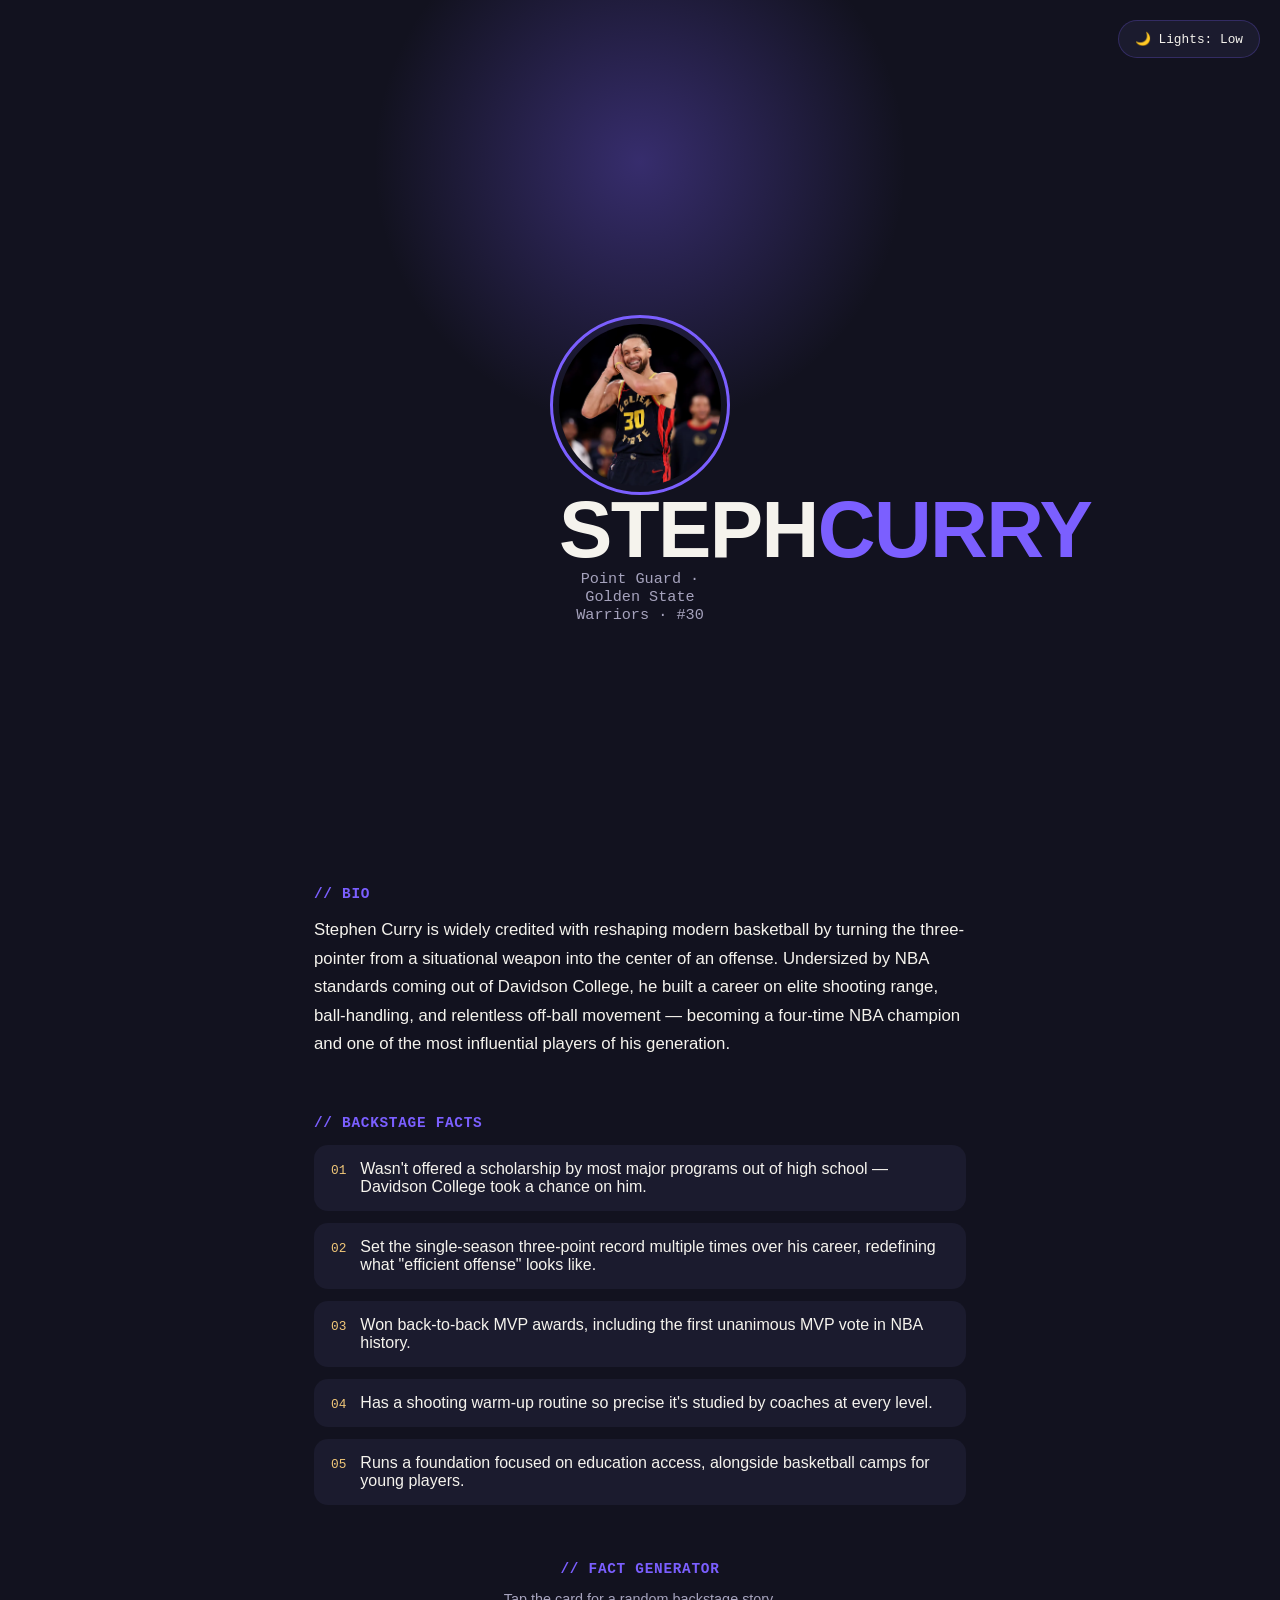
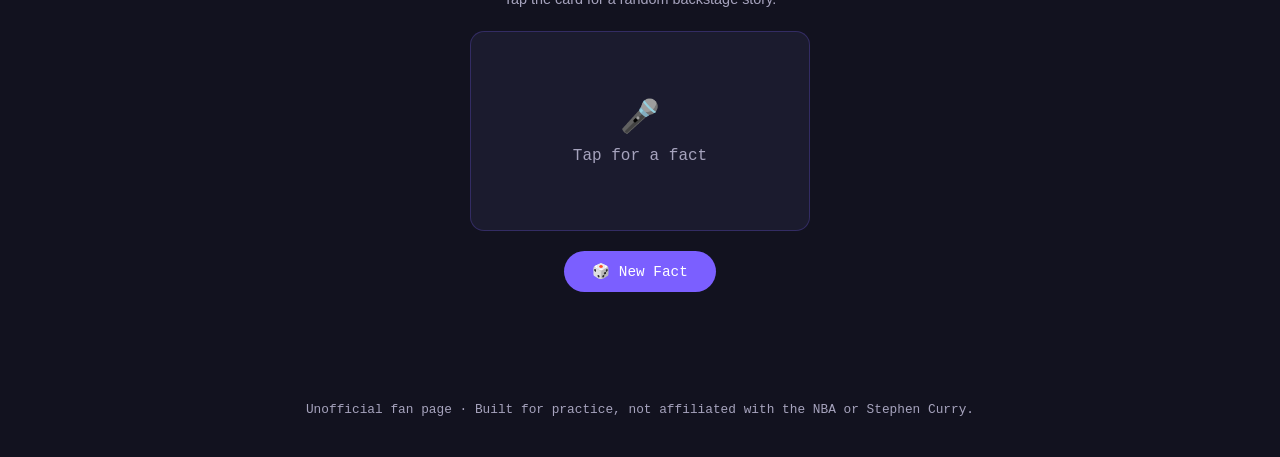
==== fanpage.html @ caf4fe72 "attempt #1" ====
<!DOCTYPE html>
<html lang="en">
<head>
  <meta charset="UTF-8">
  <meta name="viewport" content="width=device-width, initial-scale=1.0">
  <title>Stephen Curry | Fan Page</title>

  <link rel="stylesheet" href="style.css">
</head>
<body data-theme="night">

  <!-- STAGE LIGHT TOGGLE (theme switcher) -->
  <button id="theme-toggle" class="theme-toggle" aria-label="Toggle stage lights">
    <span id="theme-icon">🌙</span> <span id="theme-label">Lights: Low</span>
  </button>

  <!-- HERO SECTION: name + photo -->
  <header class="hero" id="hero">
    <div class="spotlight" id="spotlight"></div>

    <div class="hero-content">
      <!--
        PHOTO SLOT:
        Replace this placeholder <div> with a real <img> tag once you have
        a photo saved in your project folder, e.g:
        <img src="curry.jpg" alt="Stephen Curry shooting a three-pointer">
      -->
      <div class="photo-frame">
        <img src="images/steph.jpg" alt="Stephen Curry" class="photo-img"
      </div>

      <h1 class="hero-name">STEPH<span class="accent">CURRY</span></h1>
      <p class="hero-tag">Point Guard · Golden State Warriors · #30</p>
    </div>
  </header>

  <!-- BIO SECTION -->
  <main>
    <section class="bio-section">
      <h2 class="section-label">// Bio</h2>
      <p class="bio-text">
        Stephen Curry is widely credited with reshaping modern basketball by
        turning the three-pointer from a situational weapon into the center
        of an offense. Undersized by NBA standards coming out of Davidson
        College, he built a career on elite shooting range, ball-handling,
        and relentless off-ball movement — becoming a four-time NBA champion
        and one of the most influential players of his generation.
      </p>
    </section>

    <!-- FACTS SECTION -->
    <section class="facts-section">
      <h2 class="section-label">// Backstage Facts</h2>
      <ul class="facts-list">
        <li><span class="fact-tag">01</span> Wasn't offered a scholarship by most major programs out of high school — Davidson College took a chance on him.</li>
        <li><span class="fact-tag">02</span> Set the single-season three-point record multiple times over his career, redefining what "efficient offense" looks like.</li>
        <li><span class="fact-tag">03</span> Won back-to-back MVP awards, including the first unanimous MVP vote in NBA history.</li>
        <li><span class="fact-tag">04</span> Has a shooting warm-up routine so precise it's studied by coaches at every level.</li>
        <li><span class="fact-tag">05</span> Runs a foundation focused on education access, alongside basketball camps for young players.</li>
      </ul>
    </section>

    <!-- INTERACTIVE FEATURE: fun-fact generator flip card -->
    <section class="generator-section">
      <h2 class="section-label">// Fact Generator</h2>
      <p class="generator-hint">Tap the card for a random backstage story.</p>

      <div class="flip-card" id="flip-card">
        <div class="flip-card-inner" id="flip-card-inner">
          <div class="flip-card-front">
            <span class="flip-icon">🎤</span>
            <span>Tap for a fact</span>
          </div>
          <div class="flip-card-back">
            <p id="random-fact">Click to reveal...</p>
          </div>
        </div>
      </div>

      <button id="new-fact-btn" class="fact-btn">🎲 New Fact</button>
    </section>
  </main>

  <footer class="footer">
    <p>Unofficial fan page · Built for practice, not affiliated with the NBA or Stephen Curry.</p>
  </footer>

  <script src="script.js"></script>
</body>
</html>
---- style.css ----
/* ============================================
   DESIGN TOKENS
   "Night" = default stage-lights-low theme
   "Day"   = stage-lights-on theme
   Swapping the data-theme attribute on <body> swaps every variable below.
   ============================================ */
:root {
  --font-display: 'Space Grotesk', sans-serif;
  --font-body: 'Inter', sans-serif;
  --font-mono: 'JetBrains Mono', monospace;

  --radius: 14px;
}

body[data-theme="night"] {
  --bg: #12121f;
  --bg-elevated: #1b1b2e;
  --text: #f5f3ed;
  --text-muted: #a6a3bd;
  --accent: #7b5fff;
  --accent-soft: rgba(123, 95, 255, 0.25);
  --gold: #f2c879;
  --rose: #ff6f91;
  --spotlight-color: rgba(123, 95, 255, 0.35);
}

body[data-theme="day"] {
  --bg: #f5f3ed;
  --bg-elevated: #ffffff;
  --text: #1b1b2e;
  --text-muted: #5b5876;
  --accent: #5a3fd6;
  --accent-soft: rgba(90, 63, 214, 0.15);
  --gold: #b8791f;
  --rose: #d6446a;
  --spotlight-color: rgba(242, 200, 121, 0.35);
}

/* ============================================
   RESET & BASE
   ============================================ */
* {
  margin: 0;
  padding: 0;
  box-sizing: border-box;
}

body {
  background: var(--bg);
  color: var(--text);
  font-family: var(--font-body);
  transition: background 0.4s ease, color 0.4s ease;
  overflow-x: hidden;
}

/* ============================================
   THEME TOGGLE
   ============================================ */
.theme-toggle {
  position: fixed;
  top: 20px;
  right: 20px;
  z-index: 50;
  display: flex;
  align-items: center;
  gap: 8px;
  padding: 10px 16px;
  border-radius: 999px;
  border: 1px solid var(--accent-soft);
  background: var(--bg-elevated);
  color: var(--text);
  font-family: var(--font-mono);
  font-size: 0.8rem;
  cursor: pointer;
  transition: transform 0.2s ease, border-color 0.2s ease;
}

.theme-toggle:hover {
  transform: translateY(-2px);
  border-color: var(--accent);
}

/* ============================================
   HERO / SPOTLIGHT
   ============================================ */
.hero {
  position: relative;
  min-height: 90vh;
  display: flex;
  align-items: center;
  justify-content: center;
  overflow: hidden;
  padding: 40px 20px;
}

/* This glow follows the cursor via JS setting --x / --y custom properties */
.spotlight {
  position: absolute;
  inset: 0;
  pointer-events: none;
  background: radial-gradient(
    circle 380px at var(--x, 50%) var(--y, 20%),
    var(--spotlight-color),
    transparent 70%
  );
  transition: background 0.4s ease;
}

.hero-content {
  position: relative;
  z-index: 2;
  text-align: center;
  display: flex;
  flex-direction: column;
  align-items: center;
  gap: 18px;
}

.photo-frame {
  width: 180px;
  height: 180px;
  border-radius: 50%;
  border: 3px solid var(--accent);
  padding: 6px;
  animation: float 5s ease-in-out infinite;
}

.photo-placeholder {
  width: 100%;
  height: 100%;
  border-radius: 50%;
  background: var(--bg-elevated);
  display: flex;
  flex-direction: column;
  align-items: center;
  justify-content: center;
  gap: 6px;
  font-family: var(--font-mono);
  font-size: 0.7rem;
  color: var(--text-muted);
  text-align: center;
  padding: 10px;
}

.photo-placeholder span {
  font-size: 2rem;
}

@keyframes float {
  0%, 100% { transform: translateY(0); }
  50% { transform: translateY(-10px); }
}

.hero-name {
  font-family: var(--font-display);
  font-size: clamp(2.5rem, 8vw, 5rem);
  font-weight: 700;
  letter-spacing: -0.02em;
  line-height: 1;
}

.hero-name .accent {
  color: var(--accent);
}

.hero-tag {
  font-family: var(--font-mono);
  color: var(--text-muted);
  font-size: 0.95rem;
}

/* ============================================
   SECTIONS
   ============================================ */
main {
  max-width: 700px;
  margin: 0 auto;
  padding: 20px 24px 80px;
}

.section-label {
  font-family: var(--font-mono);
  color: var(--accent);
  font-size: 0.9rem;
  text-transform: uppercase;
  letter-spacing: 0.05em;
  margin-bottom: 14px;
  margin-top: 56px;
}

.bio-text {
  font-size: 1.05rem;
  line-height: 1.7;
  color: var(--text);
}

.facts-list {
  list-style: none;
  display: flex;
  flex-direction: column;
  gap: 12px;
}

.facts-list li {
  display: flex;
  align-items: baseline;
  gap: 14px;
  padding: 14px 16px;
  background: var(--bg-elevated);
  border-radius: var(--radius);
  border: 1px solid transparent;
  transition: border-color 0.2s ease, transform 0.2s ease;
}

.facts-list li:hover {
  border-color: var(--accent-soft);
  transform: translateX(4px);
}

.fact-tag {
  font-family: var(--font-mono);
  color: var(--gold);
  font-size: 0.8rem;
  flex-shrink: 0;
}

/* ============================================
   INTERACTIVE FLIP-CARD FACT GENERATOR
   ============================================ */
.generator-section {
  text-align: center;
}

.generator-hint {
  color: var(--text-muted);
  font-size: 0.9rem;
  margin-bottom: 24px;
}

.flip-card {
  width: 100%;
  max-width: 340px;
  height: 200px;
  margin: 0 auto;
  perspective: 1000px;
  cursor: pointer;
}

.flip-card-inner {
  position: relative;
  width: 100%;
  height: 100%;
  text-align: center;
  transition: transform 0.6s cubic-bezier(0.4, 0.2, 0.2, 1);
  transform-style: preserve-3d;
}

.flip-card.is-flipped .flip-card-inner {
  transform: rotateY(180deg);
}

.flip-card-front,
.flip-card-back {
  position: absolute;
  inset: 0;
  backface-visibility: hidden;
  border-radius: var(--radius);
  display: flex;
  flex-direction: column;
  align-items: center;
  justify-content: center;
  gap: 10px;
  padding: 24px;
  border: 1px solid var(--accent-soft);
}

.flip-card-front {
  background: var(--bg-elevated);
  color: var(--text-muted);
  font-family: var(--font-mono);
}

.flip-icon {
  font-size: 2rem;
}

.flip-card-back {
  background: linear-gradient(160deg, var(--accent), var(--rose));
  color: #fff;
  transform: rotateY(180deg);
  font-size: 1rem;
  line-height: 1.5;
}

.fact-btn {
  margin-top: 20px;
  padding: 12px 28px;
  border-radius: 999px;
  border: none;
  background: var(--accent);
  color: #fff;
  font-family: var(--font-mono);
  font-size: 0.9rem;
  cursor: pointer;
  transition: transform 0.15s ease, box-shadow 0.15s ease;
}

.fact-btn:hover {
  transform: translateY(-2px);
  box-shadow: 0 8px 20px var(--accent-soft);
}

.fact-btn:active {
  transform: translateY(0);
}

/* ============================================
   FOOTER
   ============================================ */
.footer {
  text-align: center;
  padding: 30px 20px 40px;
  color: var(--text-muted);
  font-size: 0.8rem;
  font-family: var(--font-mono);
}

/* ============================================
   RESPONSIVE
   ============================================ */
@media (max-width: 480px) {
  .hero-name {
    font-size: 2.2rem;
  }
  main {
    padding: 20px 18px 60px;
  }
}

/* Respect users who've asked for less motion */
@media (prefers-reduced-motion: reduce) {
  .photo-frame,
  .flip-card-inner,
  .theme-toggle,
  .facts-list li {
    animation: none !important;
    transition: none !important;
  }
}

/* so that image fits inside the circle */
.photo-img {
  width: 100%;
  height: 100%;
  border-radius: 50%;
  object-fit: cover;
}
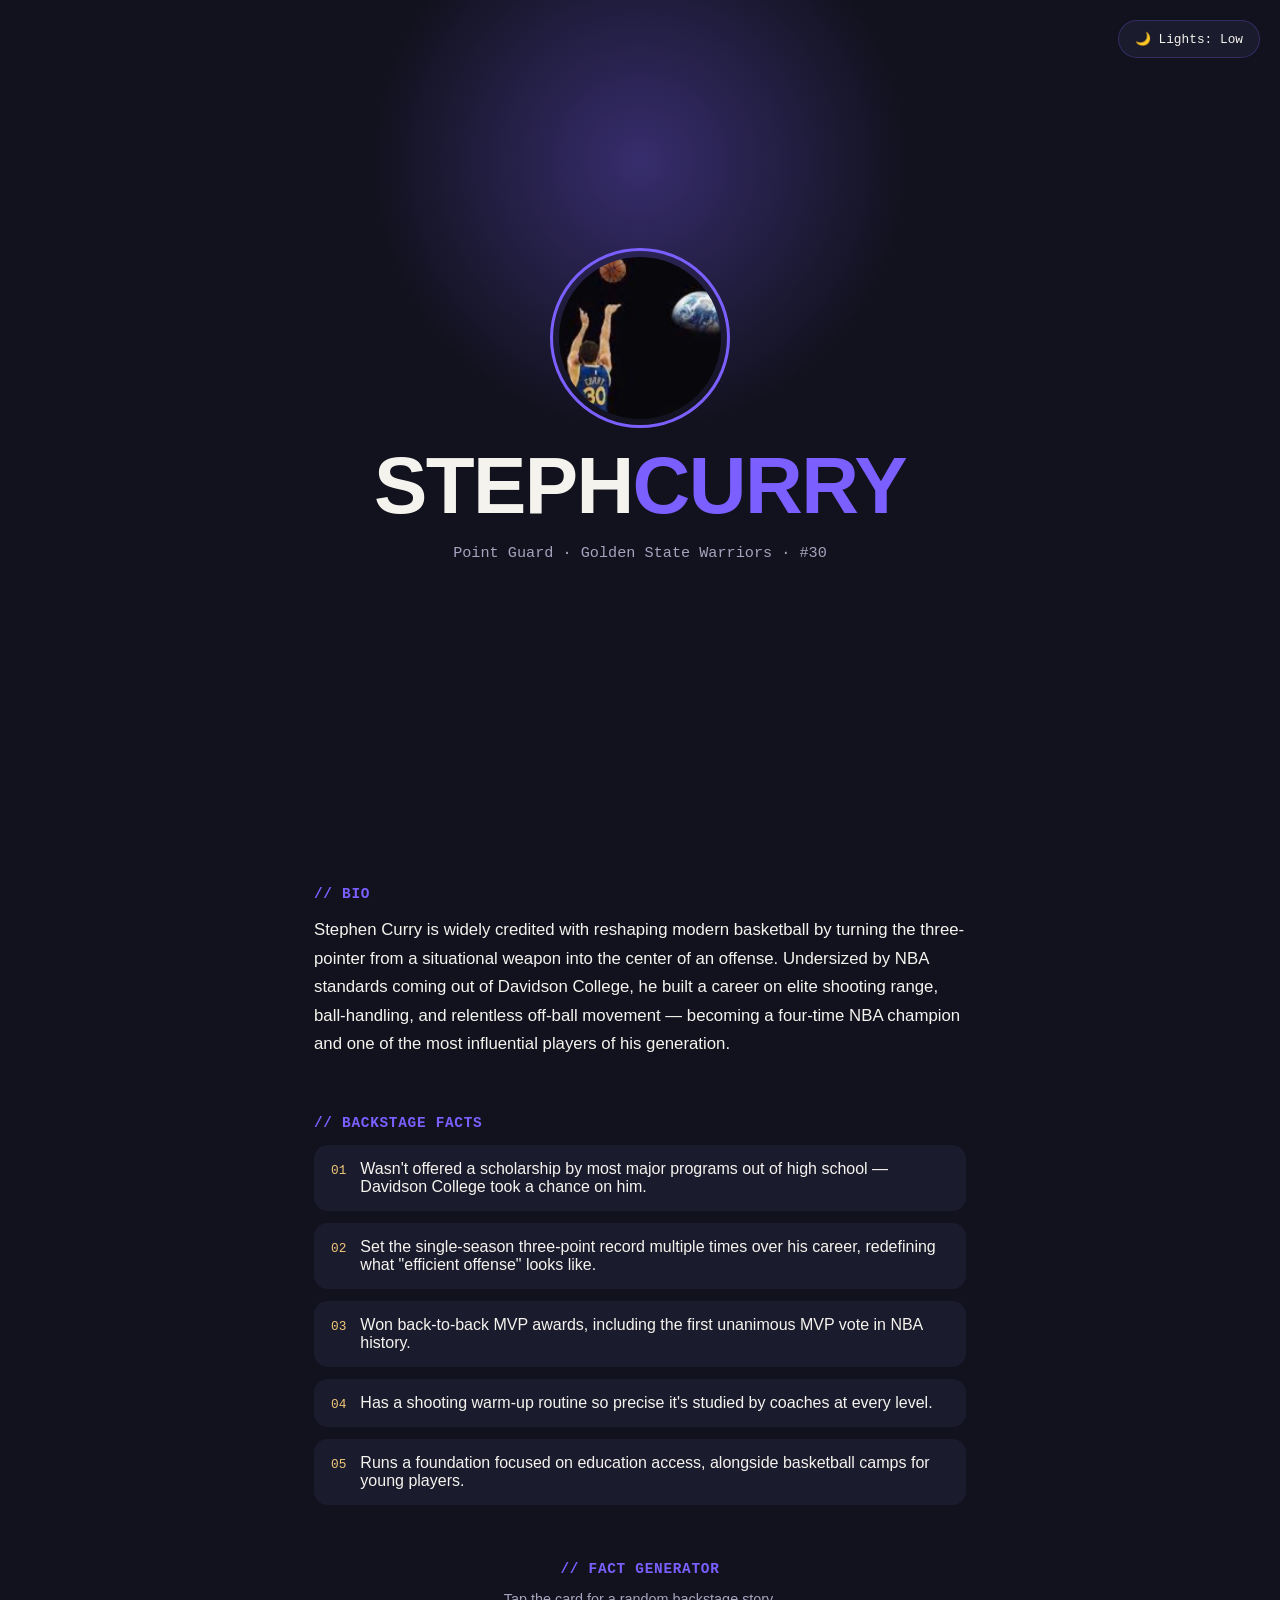
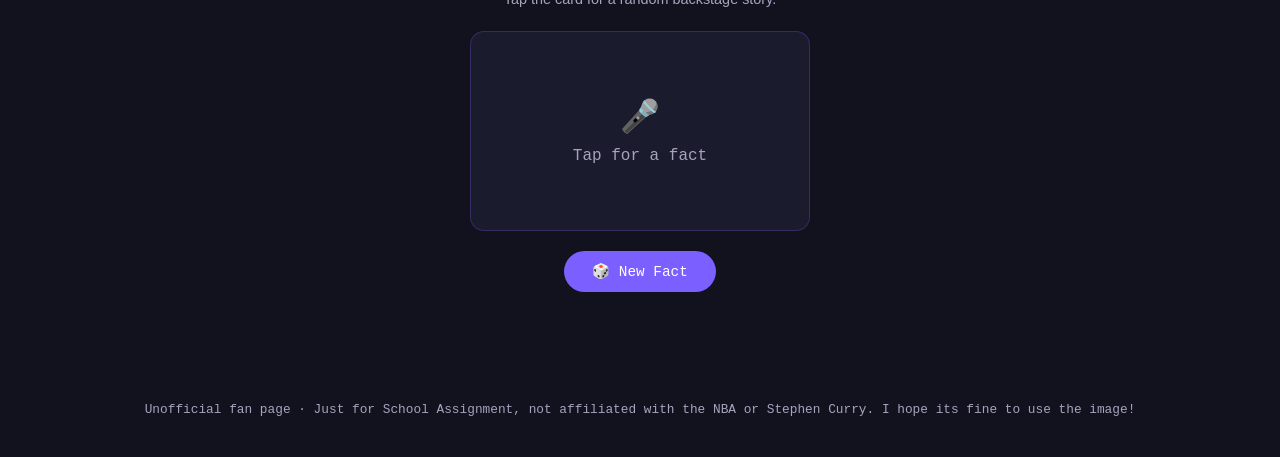
==== commit 2347f018: "done" ====
--- a/fanpage.html
+++ b/fanpage.html
@@ -26,7 +26,7 @@
         <img src="curry.jpg" alt="Stephen Curry shooting a three-pointer">
       -->
       <div class="photo-frame">
-        <img src="images/steph.jpg" alt="Stephen Curry" class="photo-img"
+        <img src="images/steph.png" alt="Stephen Curry" class="photo-img">
       </div>
 
       <h1 class="hero-name">STEPH<span class="accent">CURRY</span></h1>
@@ -82,7 +82,7 @@
   </main>
 
   <footer class="footer">
-    <p>Unofficial fan page · Built for practice, not affiliated with the NBA or Stephen Curry.</p>
+    <p>Unofficial fan page · Just for School Assignment, not affiliated with the NBA or Stephen Curry. I hope its fine to use the image!</p>
   </footer>
 
   <script src="script.js"></script>
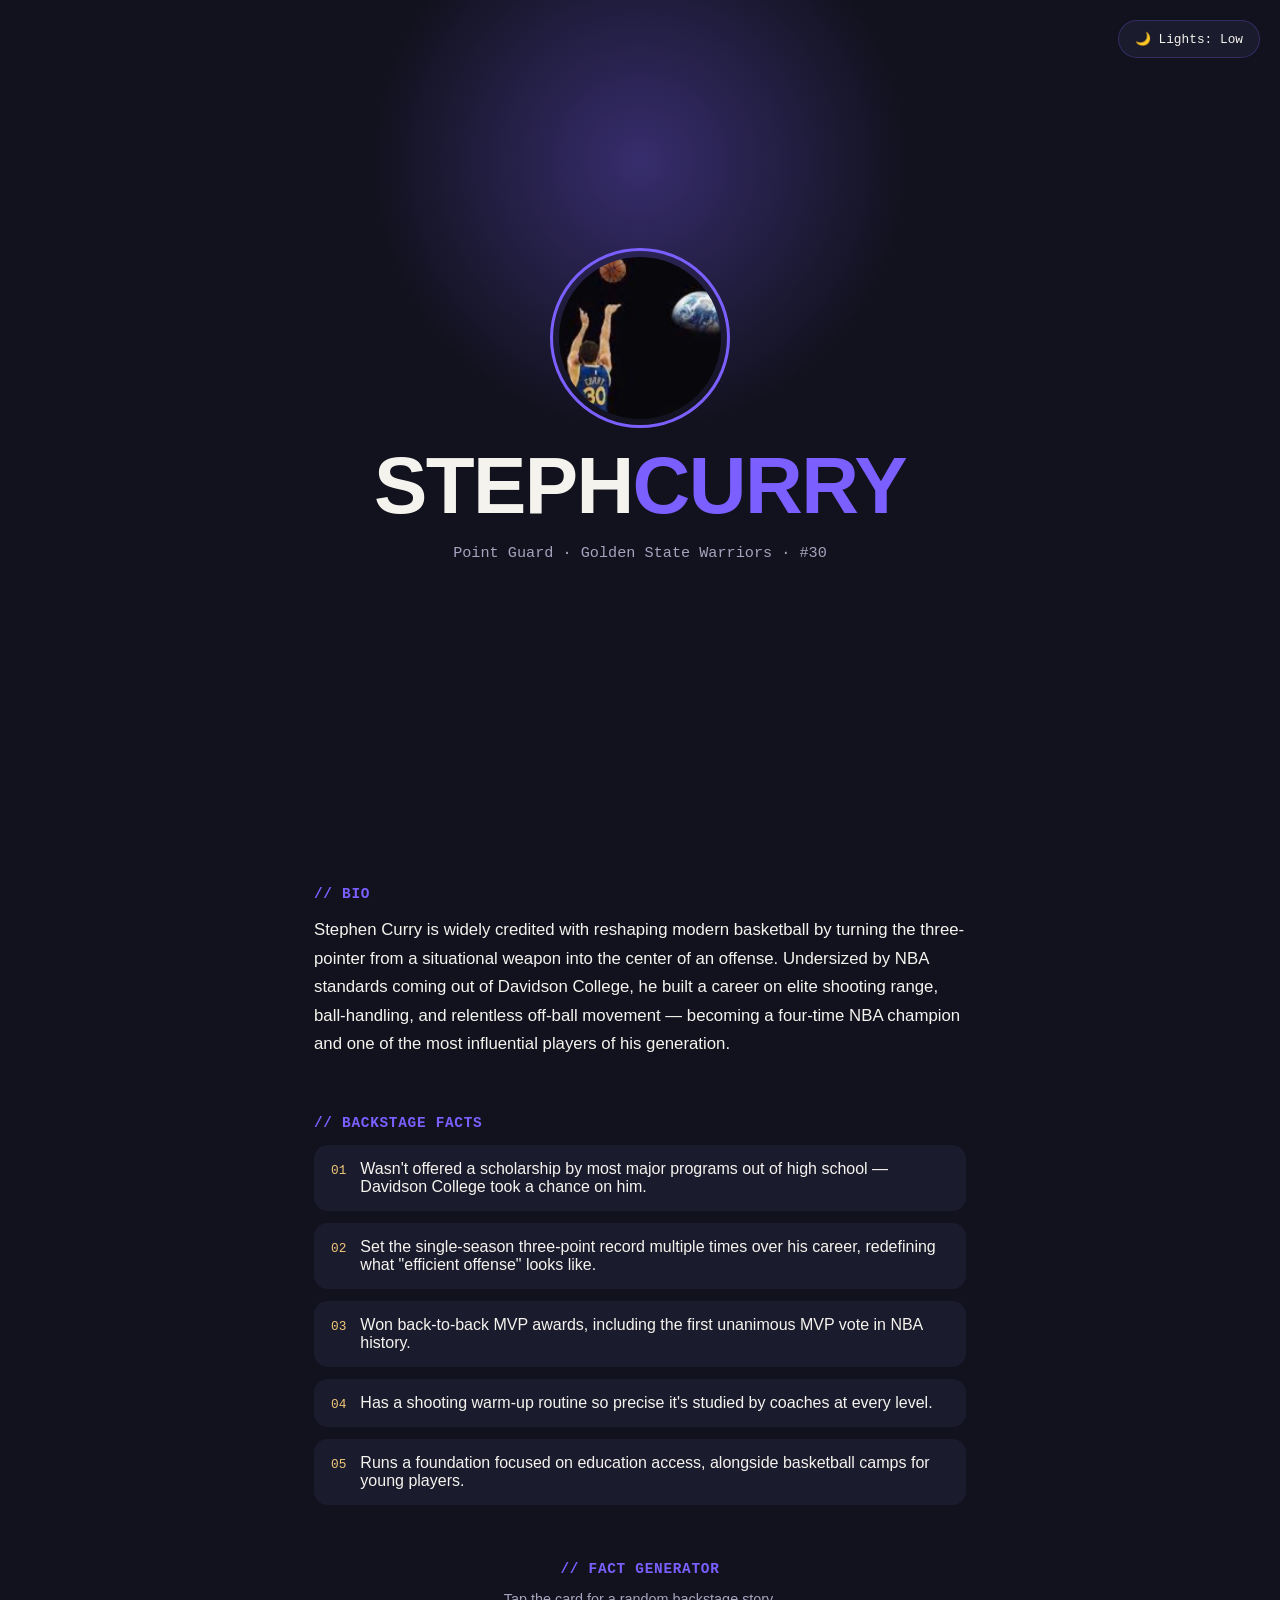
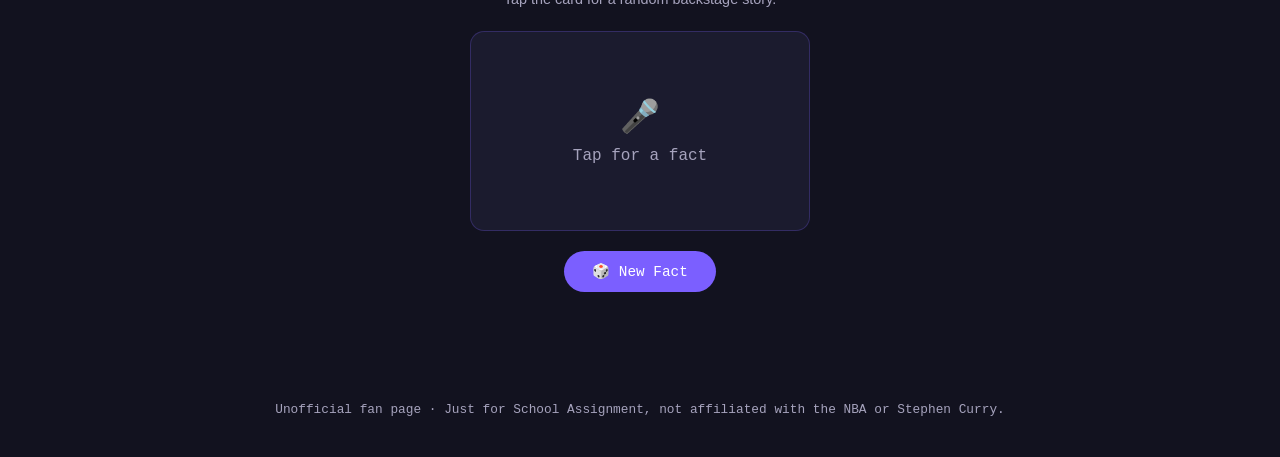
==== commit 5f069301: "Update fanpage.html" ====
--- a/fanpage.html
+++ b/fanpage.html
@@ -82,7 +82,7 @@
   </main>
 
   <footer class="footer">
-    <p>Unofficial fan page · Just for School Assignment, not affiliated with the NBA or Stephen Curry. I hope its fine to use the image!</p>
+    <p>Unofficial fan page · Just for School Assignment, not affiliated with the NBA or Stephen Curry.</p>
   </footer>
 
   <script src="script.js"></script>
